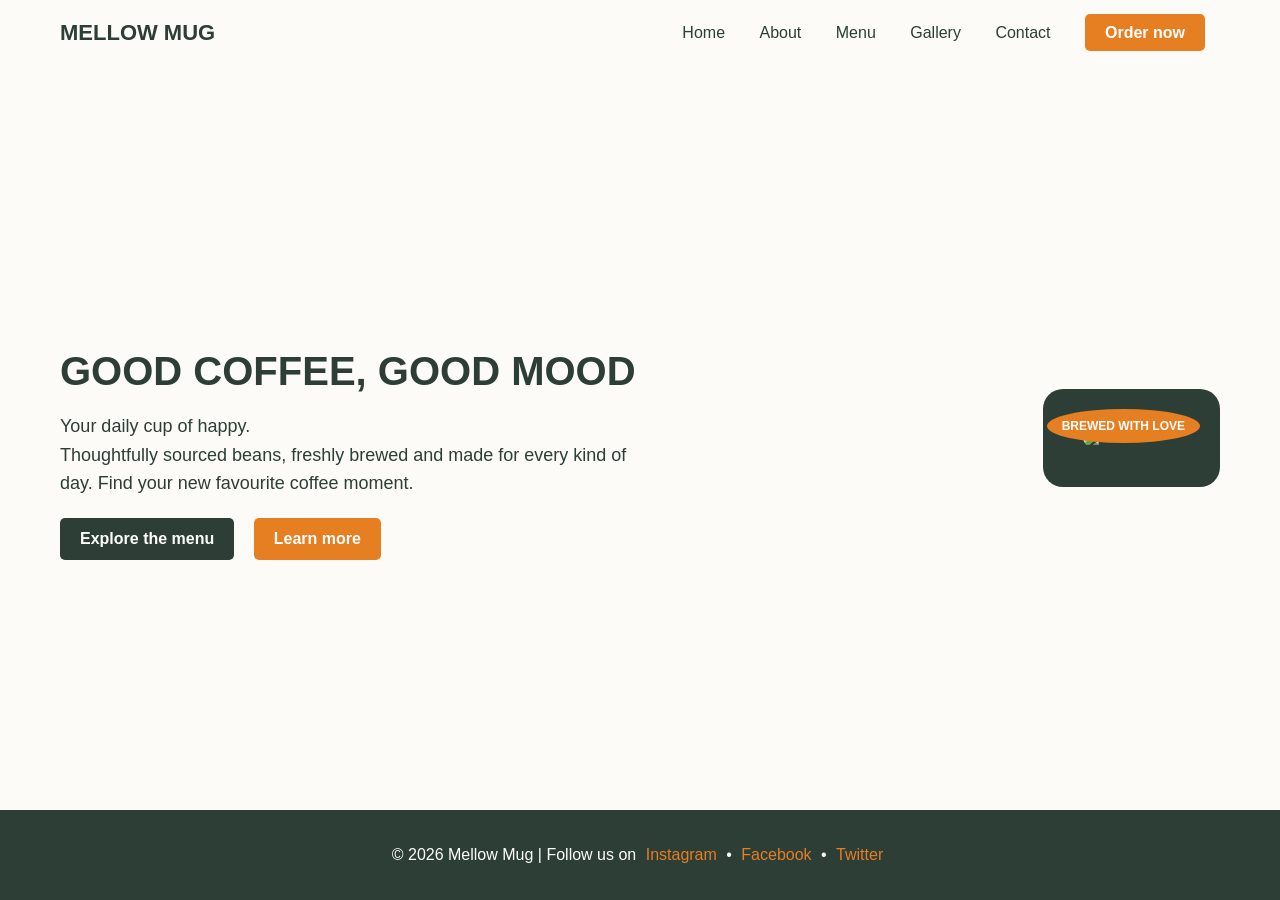
==== index.html @ a3f5b223 "Add files via upload" ====
<!DOCTYPE html>
<html lang="en">
<head>
  <meta charset="UTF-8">
  <title>Mellow Mug</title>
  <link rel="stylesheet" href="style.css">
</head>
<body>
  <!-- Navigation -->
  <header>
    <div class="logo">MELLOW MUG</div>
    <nav>
  <a href="index.html">Home</a>
  <a href="about.html">About</a>
  <a href="menu.html">Menu</a>
  <a href="gallery.html">Gallery</a>
  <a href="contact.html">Contact</a>
  <a href="order.html" class="order-btn">Order now</a>
</nav>

  </header>

  <!-- Hero Section -->
  <section class="hero">
    <div class="hero-text">
      <h1>GOOD COFFEE, GOOD MOOD</h1>
      <p>Your daily cup of happy.<br>
      Thoughtfully sourced beans, freshly brewed and made for every kind of day.  
      Find your new favourite coffee moment.</p>
      <a href="menu.html" class="btn menu-btn">Explore the menu</a>
      <a href="about.html" class="btn learn-btn">Learn more</a>
    </div>
    <div class="hero-image">
      <img src="images/Coffee-cup.png" alt="Coffee Cup">
      <div class="badge">BREWED WITH LOVE</div>
    </div>
  </section>
  
<script>
  const lightbox = document.getElementById("lightbox");
  const lightboxImg = document.getElementById("lightbox-img");
  const closeBtn = document.querySelector(".close");

  document.querySelectorAll(".gallery-grid img").forEach(img => {
    img.addEventListener("click", () => {
      lightbox.style.display = "block";
      lightboxImg.src = img.src;
    });
  });

  closeBtn.addEventListener("click", () => {
    lightbox.style.display = "none";
  });
</script>

  <footer>
	<p>© 2026 Mellow Mug | Follow us on 
	  <a href="#">Instagram</a> • <a href="#">Facebook</a> • <a href="#">Twitter</a>
	</p>
  </footer>

</body>
</html>
---- style.css ----
body {
  margin: 0;
  font-family: 'Arial', sans-serif;
  background-color: #fdfbf7;
  color: #2c3e35;
}

/* Navigation Bar */
header {
  display: flex;
  justify-content: space-between;
  align-items: center;
  padding: 20px 60px;
}
.logo {
  font-weight: bold;
  font-size: 22px;
  color: #2c3e35;
}
.logo span {
  color: #e67e22;
}
nav a {
  margin: 0 15px;
  text-decoration: none;
  color: #2c3e35;
  font-weight: 500;
  transition: color 0.3s ease;
}
nav a:hover {
  color: #e67e22;
}
.order-btn {
  background-color: #e67e22;
  color: white;
  padding: 10px 20px;
  border-radius: 5px;
  text-decoration: none;
  font-weight: bold;
  transition: background-color 0.3s ease;
}
.order-btn:hover {
  background-color: #d35400;
}

/* Hero Section */
.hero {
  display: flex;
  justify-content: space-between;
  align-items: center;
  padding: 60px;
}
.hero-text {
  max-width: 50%;
}
.hero-text h1 {
  font-size: 40px;
  margin-bottom: 10px;
}
.hero-text p {
  font-size: 18px;
  line-height: 1.6;
  margin-bottom: 20px;
}
.hero-text .btn {
  display: inline-block;
  margin-right: 15px;
  padding: 12px 20px;
  border-radius: 5px;
  text-decoration: none;
  font-weight: bold;
  transition: transform 0.3s ease;
}
.hero-text .btn:hover {
  transform: scale(1.05);
}
.menu-btn {
  background-color: #2c3e35;
  color: white;
}
.learn-btn {
  background-color: #e67e22;
  color: white;
}

/* Coffee Cup Section */
.hero-image {
  position: relative;
  background-color: #2c3e35;
  border-radius: 20px;
  padding: 40px;
  transition: transform 0.3s ease;
}
.hero-image:hover {
  transform: translateY(-5px);
}
.hero-image img {
  width: 500px;
  border-radius: 10px;
}
.badge {
  position: absolute;
  top: 20px;
  right: 20px;
  background-color: #e67e22;
  color: white;
  padding: 10px 15px;
  border-radius: 50%;
  font-size: 12px;
  font-weight: bold;
}

/* Responsive layout */
@media (max-width: 768px) {
  .hero {
    flex-direction: column;
    text-align: center;
  }
  .hero-text {
    max-width: 100%;
    margin-bottom: 30px;
  }
  .hero-image img {
    width: 200px;
  }
}

/*Gallery Section*/
.gallery-grid {
  display: grid;
  grid-template-columns: repeat(auto-fit, minmax(250px, 1fr));
  gap: 20px;
  padding: 40px 60px;
}
.gallery-grid img {
  width: 100%;
  border-radius: 10px;
  cursor: pointer;
  transition: transform 0.3s ease;
}
.gallery-grid img:hover {
  transform: scale(1.05);
}

/* Lightbox */
.lightbox {
  display: none;
  position: fixed;
  z-index: 999;
  left: 0; top: 0;
  width: 100%; height: 100%;
  background-color: rgba(0,0,0,0.8);
}
.lightbox-content {
  display: block;
  margin: 5% auto;
  max-width: 80%;
  border-radius: 10px;
}
.close {
  position: absolute;
  top: 20px; right: 40px;
  color: white;
  font-size: 40px;
  cursor: pointer;
}



/*menu card and form*/
/* Menu Grid */
.menu-grid {
  display: grid;
  grid-template-columns: repeat(auto-fit, minmax(220px, 1fr));
  gap: 20px;
  padding: 40px 60px;
}
.menu-card {
  background-color: #fff;
  border-radius: 10px;
  padding: 20px;
  text-align: center;
  box-shadow: 0 4px 12px rgba(0,0,0,0.1);
  transition: transform 0.3s ease;
}
.menu-card:hover {
  transform: translateY(-5px);
}
.menu-card img {
  width: 100%;
  border-radius: 10px;
  margin-bottom: 15px;
}

/* Contact Form */
form input, form textarea, form select {
  width: 100%;
  padding: 10px;
  border: 1px solid #ccc;
  border-radius: 5px;
}
form button {
  margin-top: 10px;
}

/*animation effect homepage */
/* Fade-in animation */
@keyframes fadeIn {
  from { opacity: 0; transform: translateY(20px); }
  to { opacity: 1; transform: translateY(0); }
}

/* Slide-in animation */
@keyframes slideIn {
  from { opacity: 0; transform: translateX(50px); }
  to { opacity: 1; transform: translateX(0); }
}

.hero-text h1, .hero-text p, .hero-text .btn {
  animation: fadeIn 1s ease forwards;
}
.hero-text h1 { animation-delay: 0.2s; }
.hero-text p { animation-delay: 0.4s; }
.hero-text .btn { animation-delay: 0.6s; }

.hero-image {
  animation: slideIn 1s ease forwards;
  animation-delay: 0.8s;
}
/* Fade-in animation */
@keyframes fadeIn {
  from { opacity: 0; transform: translateY(20px); }
  to { opacity: 1; transform: translateY(0); }
}

/* Slide-in animation */
@keyframes slideIn {
  from { opacity: 0; transform: translateX(50px); }
  to { opacity: 1; transform: translateX(0); }
}

.hero-text h1, .hero-text p, .hero-text .btn {
  animation: fadeIn 1s ease forwards;
}
.hero-text h1 { animation-delay: 0.2s; }
.hero-text p { animation-delay: 0.4s; }
.hero-text .btn { animation-delay: 0.6s; }

.hero-image {
  animation: slideIn 1s ease forwards;
  animation-delay: 0.8s;
}

/*contact*/
input:invalid, textarea:invalid {
  border: 2px solid red;
}
input:valid, textarea:valid {
  border: 2px solid green;
}

.menu-card button {
  background-color: #e67e22;
  color: white;
  border: none;
  padding: 10px 15px;
  border-radius: 5px;
  cursor: pointer;
  transition: background-color 0.3s ease;
}
.menu-card button:hover {
  background-color: #d35400;
}

/* Footer sticky to bottom */
/* Body & Layout */
html, body {
  height: 100%;
  margin: 0;
  display: flex;
  flex-direction: column;
}

/* Content flex supaya footer turun bawah */
body > header, body > section, body > footer {
  flex-shrink: 0;
}
body > section {
  flex-grow: 1;
}

/* Footer sticky */
footer {
  background-color: #2c3e35;
  color: white;
  text-align: center;
  padding: 20px;
  margin-top: auto; /* ini yang buat footer sentiasa kat bawah */
}
footer a {
  color: #e67e22;
  text-decoration: none;
  margin: 0 5px;
  transition: color 0.3s ease;
}
footer a:hover {
  color: #f39c12;
}

/*slideshow gallery*/
/* Slideshow */
.slideshow-container {
  max-width: 800px;
  position: relative;
  margin: 40px auto;
}
.slide {
  display: none;
}
.slide img {
  width: 100%;
  border-radius: 10px;
}
.fade {
  animation: fadeEffect 1s;
}
@keyframes fadeEffect {
  from {opacity: 0.4}
  to {opacity: 1}
}

/* Sticky Footer */
html, body {
  height: 100%;
  margin: 0;
  display: flex;
  flex-direction: column;
}
body > header, body > section, body > footer, body > div {
  flex-shrink: 0;
}
body > section, body > div {
  flex-grow: 1;
}
footer {
  background-color: #2c3e35;
  color: white;
  text-align: center;
  padding: 20px;
  margin-top: auto;
}
footer a {
  color: #e67e22;
  text-decoration: none;
  margin: 0 5px;
}
footer a:hover {
  color: #f39c12;
}
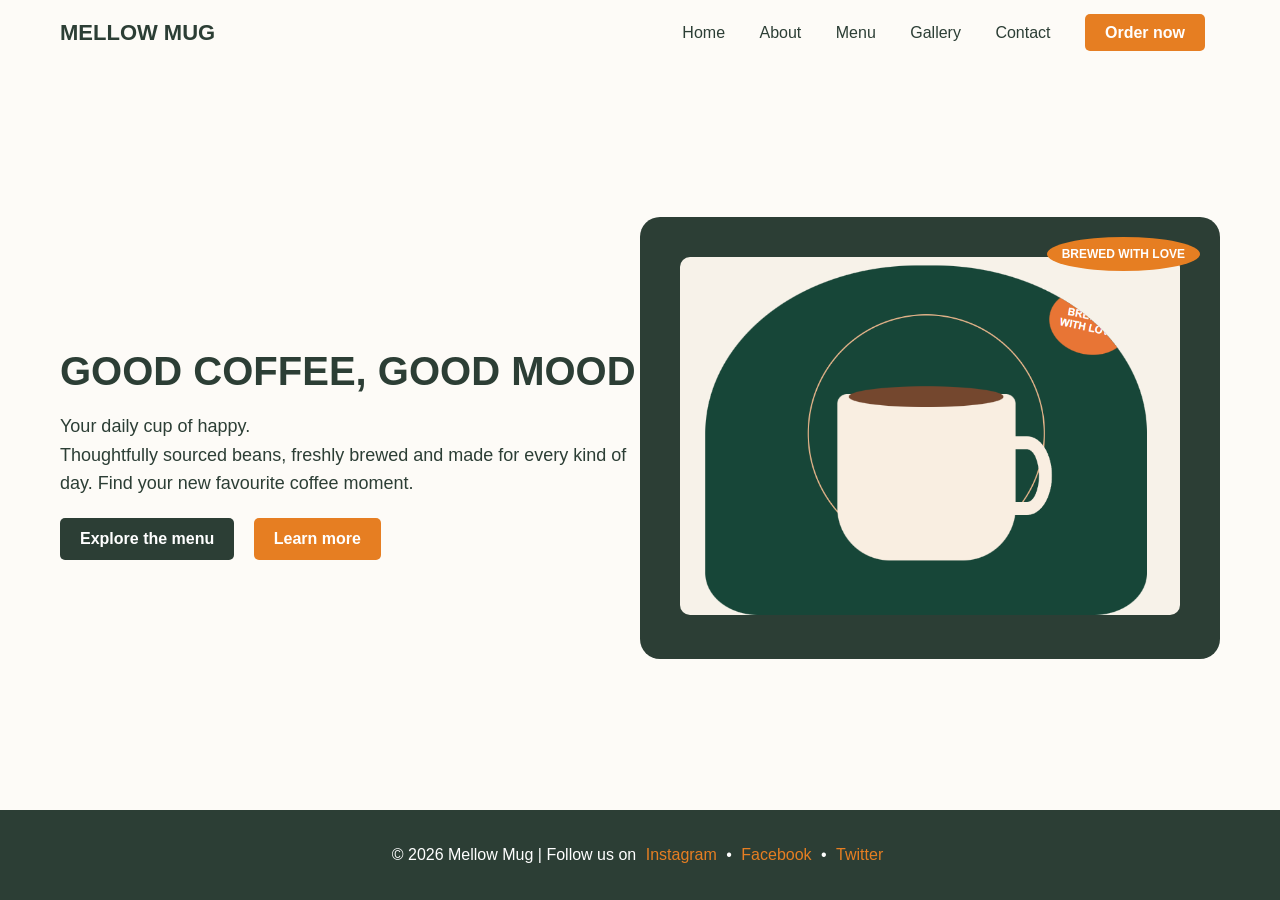
==== commit a0a54696: "Fix image source for hero section coffee cup Updated image source for the coffee cup in the hero sec" ====
--- a/index.html
+++ b/index.html
@@ -31,7 +31,7 @@
       <a href="about.html" class="btn learn-btn">Learn more</a>
     </div>
     <div class="hero-image">
-      <img src="images/Coffee-cup.png" alt="Coffee Cup">
+      <img src="Coffee-cup.png" alt="Coffee Cup">
       <div class="badge">BREWED WITH LOVE</div>
     </div>
   </section>
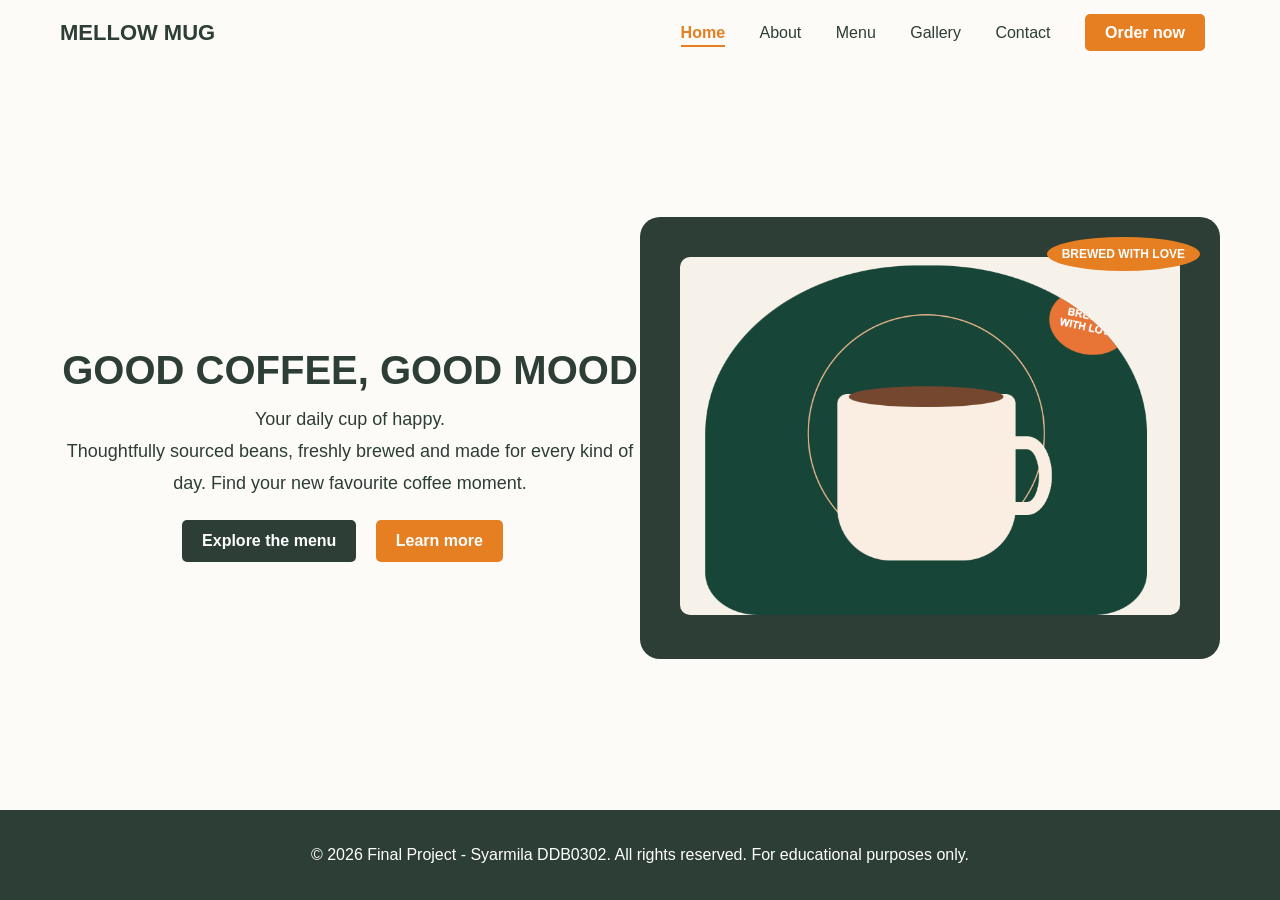
==== commit 8980980e: "Add files via upload" ====
--- a/index.html
+++ b/index.html
@@ -10,7 +10,7 @@
   <header>
     <div class="logo">MELLOW MUG</div>
     <nav>
-  <a href="index.html">Home</a>
+  <a href="index.html" aria-current="page">Home</a>
   <a href="about.html">About</a>
   <a href="menu.html">Menu</a>
   <a href="gallery.html">Gallery</a>
@@ -31,7 +31,7 @@
       <a href="about.html" class="btn learn-btn">Learn more</a>
     </div>
     <div class="hero-image">
-      <img src="Coffee-cup.png" alt="Coffee Cup">
+      <img src="images/Coffee-cup.png" alt="Coffee Cup">
       <div class="badge">BREWED WITH LOVE</div>
     </div>
   </section>
@@ -54,8 +54,7 @@
 </script>
 
   <footer>
-	<p>© 2026 Mellow Mug | Follow us on 
-	  <a href="#">Instagram</a> • <a href="#">Facebook</a> • <a href="#">Twitter</a>
+	<p>© 2026 Final Project - Syarmila DDB0302. All rights reserved. For educational purposes only.
 	</p>
   </footer>
 
--- a/style.css
+++ b/style.css
@@ -30,6 +30,15 @@
 nav a:hover {
   color: #e67e22;
 }
+nav a[aria-current="page"]:not(.order-btn) {
+  color: #e67e22;
+  font-weight: bold;
+  border-bottom: 2px solid currentColor;
+  padding-bottom: 4px;
+}
+nav a.order-btn[aria-current="page"] {
+  box-shadow: 0 0 0 2px #2c3e35;
+}
 .order-btn {
   background-color: #e67e22;
   color: white;
@@ -45,13 +54,21 @@
 
 /* Hero Section */
 .hero {
+  width: 100%;
+  padding: 30px 20px;
+  box-sizing: border-box;
   display: flex;
   justify-content: space-between;
   align-items: center;
   padding: 60px;
 }
 .hero-text {
+  width: 100%;
+  max-width: 1200px;
+  margin: 0 auto;
+  text-align: center;
   max-width: 50%;
+  text-align: center;
 }
 .hero-text h1 {
   font-size: 40px;
@@ -61,6 +78,10 @@
   font-size: 18px;
   line-height: 1.6;
   margin-bottom: 20px;
+  width: 100%;
+  max-width: 1200px;
+  margin: 0 auto 20px;
+  line-height: 1.8;
 }
 .hero-text .btn {
   display: inline-block;
@@ -173,7 +194,10 @@
   display: grid;
   grid-template-columns: repeat(auto-fit, minmax(220px, 1fr));
   gap: 20px;
-  padding: 40px 60px;
+  max-width: 1200px;
+  margin: 0 auto;
+  padding: 20px;
+  justify-content: center;
 }
 .menu-card {
   background-color: #fff;
@@ -187,9 +211,12 @@
   transform: translateY(-5px);
 }
 .menu-card img {
-  width: 100%;
-  border-radius: 10px;
-  margin-bottom: 15px;
+  display: block;
+  width: 200px;
+  height: 240px;
+  object-fit: cover;
+  margin: 0 auto 15px;
+  border-radius: 10px;
 }
 
 /* Contact Form */
@@ -329,6 +356,23 @@
   to {opacity: 1}
 }
 
+.gallery-video {
+  padding: 20px 0 40px;
+  text-align: center;
+}
+.gallery-video-frame {
+  width: calc(100% - 40px);
+  max-width: 1053px;
+  aspect-ratio: 1053 / 592;
+  margin: 0 auto;
+}
+.gallery-video-frame iframe {
+  display: block;
+  width: 100%;
+  height: 100%;
+  border: 0;
+}
+
 /* Sticky Footer */
 html, body {
   height: 100%;
@@ -357,3 +401,13 @@
 footer a:hover {
   color: #f39c12;
 }
+
+.hero-text {
+  text-align: center;
+}
+
+.about-image {
+  display: block;
+  margin: 0 auto 20px;
+  border-radius: 12px;
+}
